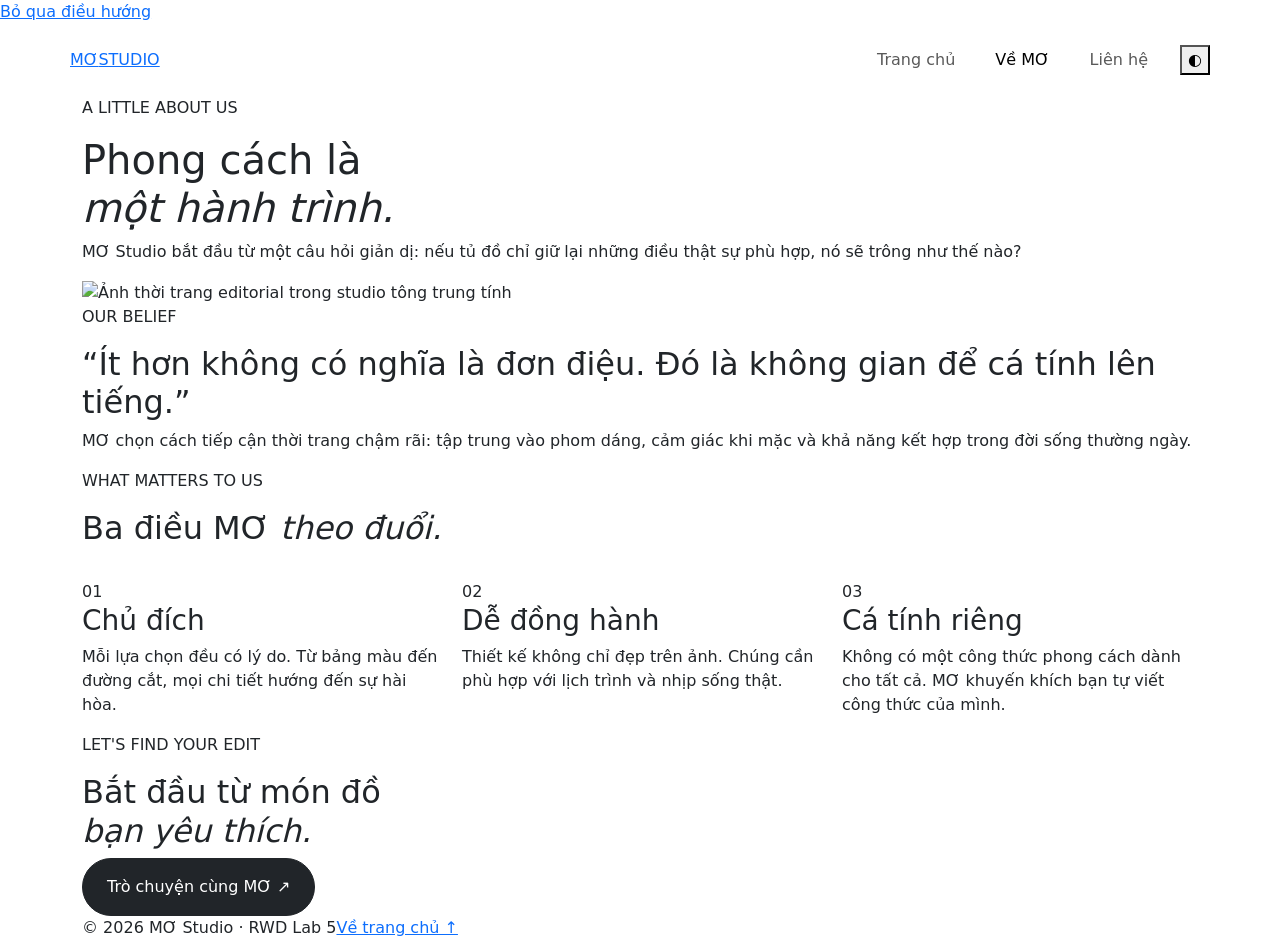
==== pages/about.html @ b8ac33e0 "Add pages/about.html" ====
<!doctype html>
<html lang="vi"><head><meta charset="utf-8"><meta name="viewport" content="width=device-width,initial-scale=1"><meta name="description" content="Tìm hiểu câu chuyện và triết lý thiết kế của MƠ Studio."><title>Về MƠ | MƠ Studio</title><link rel="icon" href="../assets/img/optimized/mo-mark.svg" type="image/svg+xml"><link rel="preconnect" href="https://images.pexels.com"><link href="https://fonts.googleapis.com/css2?family=DM+Sans:wght@400;500;600;700&family=Playfair+Display:wght@500;600;700&display=swap" rel="stylesheet"><link href="https://cdn.jsdelivr.net/npm/bootstrap@5.3.3/dist/css/bootstrap.min.css" rel="stylesheet"><link rel="stylesheet" href="../assets/css/styles.css"></head>
<body><a class="skip-link" href="#main">Bỏ qua điều hướng</a><header class="site-header"><nav class="navbar navbar-expand-lg container py-3"><a class="brand" href="../index.html"><span class="brand-mark">MƠ</span><span class="brand-sub">STUDIO</span></a><button class="navbar-toggler" data-bs-toggle="collapse" data-bs-target="#mainNav" aria-label="Mở menu"><span class="navbar-toggler-icon"></span></button><div class="collapse navbar-collapse" id="mainNav"><ul class="navbar-nav ms-auto gap-lg-4"><li><a class="nav-link" href="../index.html">Trang chủ</a></li><li><a class="nav-link active" href="about.html">Về MƠ</a></li><li><a class="nav-link" href="contact.html">Liên hệ</a></li></ul><button class="icon-button ms-lg-4 mt-3 mt-lg-0" id="themeToggle" aria-label="Đổi giao diện">◐</button></div></nav></header>
<main id="main"><section class="page-hero container"><p class="eyebrow">A LITTLE ABOUT US</p><h1>Phong cách là<br><em>một hành trình.</em></h1><p class="page-lead">MƠ Studio bắt đầu từ một câu hỏi giản dị: nếu tủ đồ chỉ giữ lại những điều thật sự phù hợp, nó sẽ trông như thế nào?</p></section>
<section class="about-visual container"><img src="https://images.pexels.com/photos/9142805/pexels-photo-9142805.jpeg?auto=compress&cs=tinysrgb&w=1200" alt="Ảnh thời trang editorial trong studio tông trung tính" loading="lazy"><div class="about-quote"><p class="eyebrow">OUR BELIEF</p><h2>“Ít hơn không có nghĩa là đơn điệu. Đó là không gian để cá tính lên tiếng.”</h2><p>MƠ chọn cách tiếp cận thời trang chậm rãi: tập trung vào phom dáng, cảm giác khi mặc và khả năng kết hợp trong đời sống thường ngày.</p></div></section>
<section class="values-section"><div class="container"><p class="eyebrow">WHAT MATTERS TO US</p><h2>Ba điều MƠ <em>theo đuổi.</em></h2><div class="row g-4 mt-2"><article class="col-md-4"><div class="value-card"><span>01</span><h3>Chủ đích</h3><p>Mỗi lựa chọn đều có lý do. Từ bảng màu đến đường cắt, mọi chi tiết hướng đến sự hài hòa.</p></div></article><article class="col-md-4"><div class="value-card"><span>02</span><h3>Dễ đồng hành</h3><p>Thiết kế không chỉ đẹp trên ảnh. Chúng cần phù hợp với lịch trình và nhịp sống thật.</p></div></article><article class="col-md-4"><div class="value-card"><span>03</span><h3>Cá tính riêng</h3><p>Không có một công thức phong cách dành cho tất cả. MƠ khuyến khích bạn tự viết công thức của mình.</p></div></article></div></div></section>
<section class="about-cta container"><div><p class="eyebrow">LET'S FIND YOUR EDIT</p><h2>Bắt đầu từ món đồ<br><em>bạn yêu thích.</em></h2></div><a class="btn btn-dark rounded-pill px-4 py-3" href="contact.html">Trò chuyện cùng MƠ ↗</a></section></main>
<footer class="site-footer"><div class="container footer-bottom"><span>© 2026 MƠ Studio · RWD Lab 5</span><a href="../index.html">Về trang chủ ↑</a></div></footer><script src="https://cdn.jsdelivr.net/npm/bootstrap@5.3.3/dist/js/bootstrap.bundle.min.js" defer></script><script src="../assets/js/app.js" defer></script></body></html>
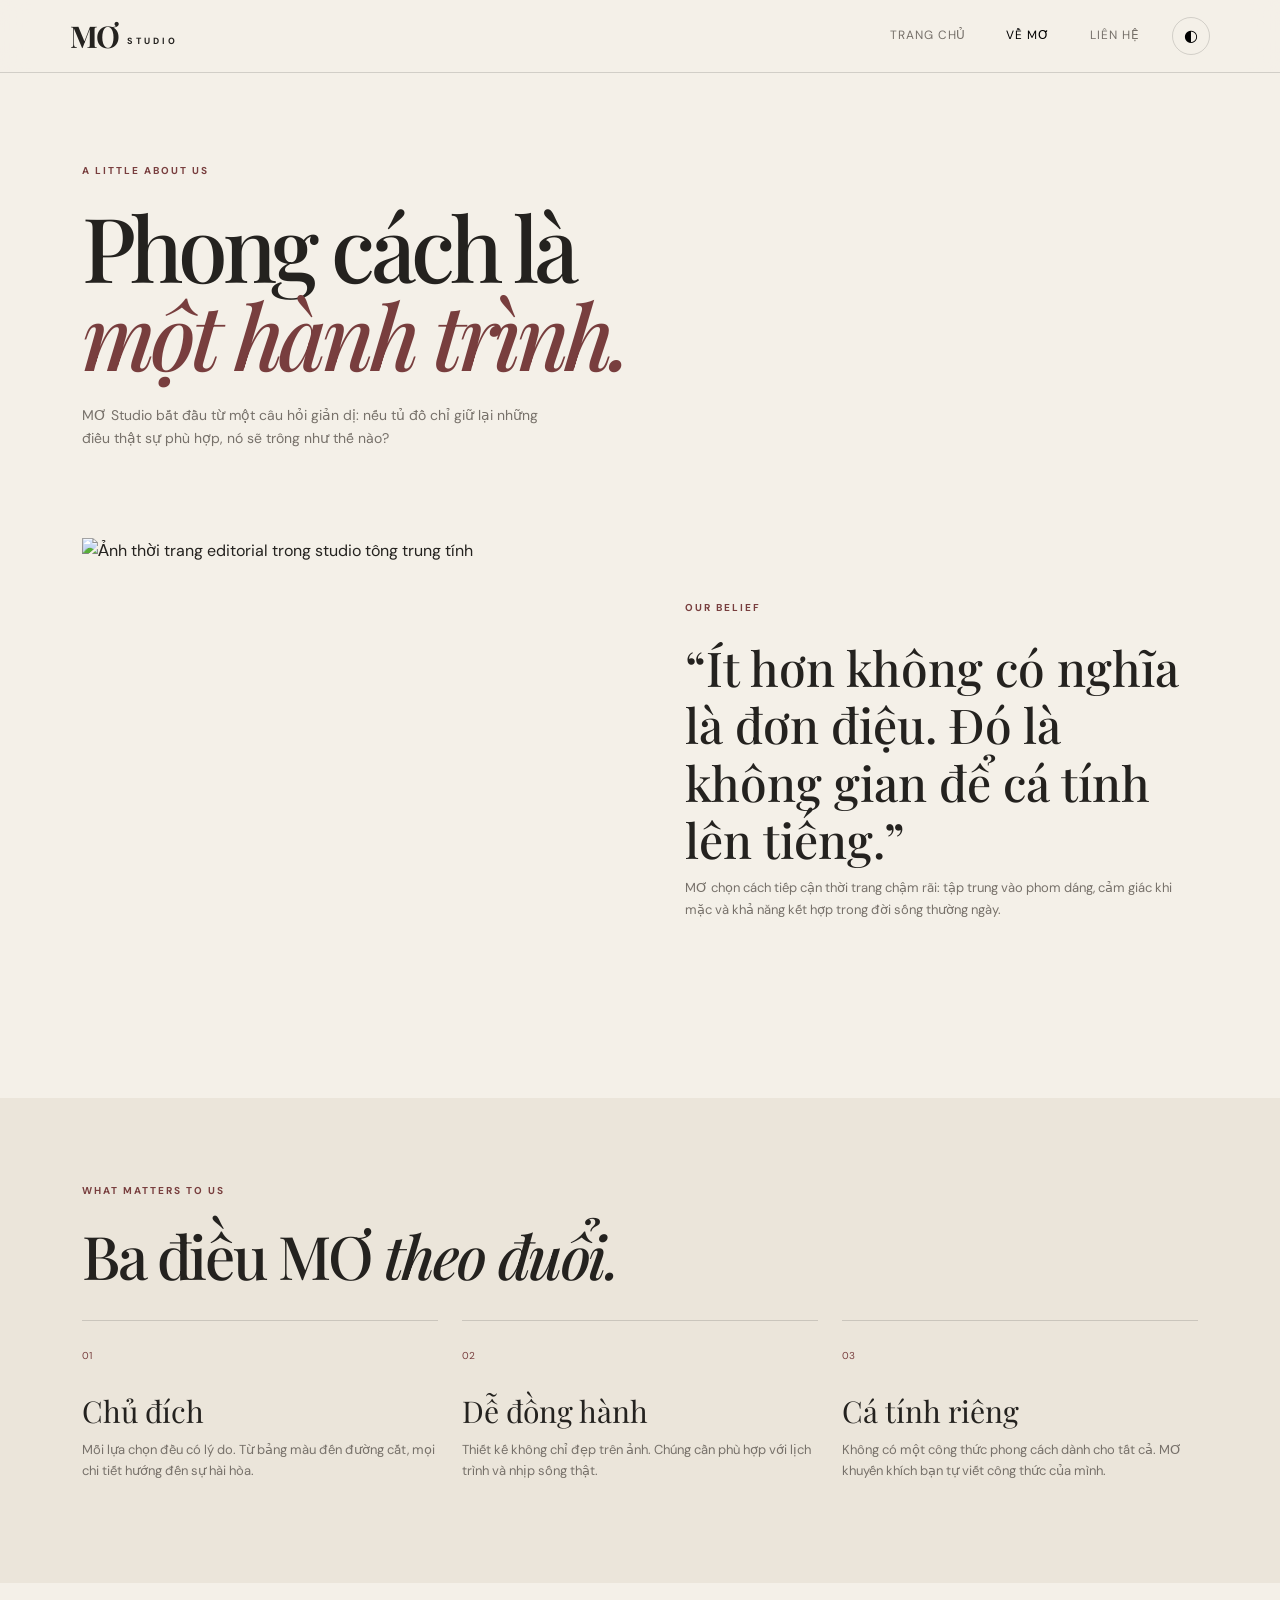
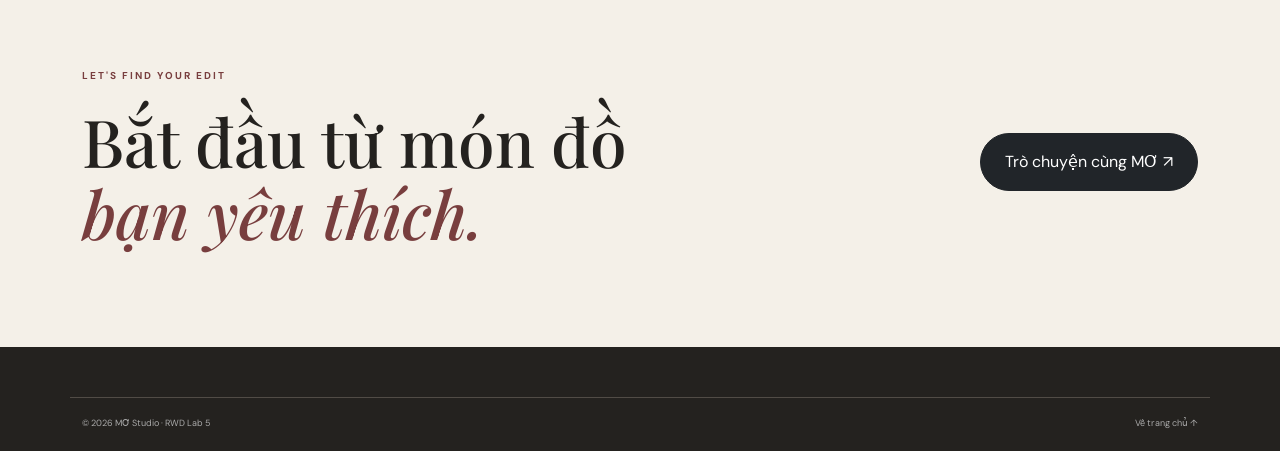
==== commit 99059cec: "Use local optimized JPG editorial photo" ====
--- a/pages/about.html
+++ b/pages/about.html
@@ -2,7 +2,7 @@
 <html lang="vi"><head><meta charset="utf-8"><meta name="viewport" content="width=device-width,initial-scale=1"><meta name="description" content="Tìm hiểu câu chuyện và triết lý thiết kế của MƠ Studio."><title>Về MƠ | MƠ Studio</title><link rel="icon" href="../assets/img/optimized/mo-mark.svg" type="image/svg+xml"><link rel="preconnect" href="https://images.pexels.com"><link href="https://fonts.googleapis.com/css2?family=DM+Sans:wght@400;500;600;700&family=Playfair+Display:wght@500;600;700&display=swap" rel="stylesheet"><link href="https://cdn.jsdelivr.net/npm/bootstrap@5.3.3/dist/css/bootstrap.min.css" rel="stylesheet"><link rel="stylesheet" href="../assets/css/styles.css"></head>
 <body><a class="skip-link" href="#main">Bỏ qua điều hướng</a><header class="site-header"><nav class="navbar navbar-expand-lg container py-3"><a class="brand" href="../index.html"><span class="brand-mark">MƠ</span><span class="brand-sub">STUDIO</span></a><button class="navbar-toggler" data-bs-toggle="collapse" data-bs-target="#mainNav" aria-label="Mở menu"><span class="navbar-toggler-icon"></span></button><div class="collapse navbar-collapse" id="mainNav"><ul class="navbar-nav ms-auto gap-lg-4"><li><a class="nav-link" href="../index.html">Trang chủ</a></li><li><a class="nav-link active" href="about.html">Về MƠ</a></li><li><a class="nav-link" href="contact.html">Liên hệ</a></li></ul><button class="icon-button ms-lg-4 mt-3 mt-lg-0" id="themeToggle" aria-label="Đổi giao diện">◐</button></div></nav></header>
 <main id="main"><section class="page-hero container"><p class="eyebrow">A LITTLE ABOUT US</p><h1>Phong cách là<br><em>một hành trình.</em></h1><p class="page-lead">MƠ Studio bắt đầu từ một câu hỏi giản dị: nếu tủ đồ chỉ giữ lại những điều thật sự phù hợp, nó sẽ trông như thế nào?</p></section>
-<section class="about-visual container"><img src="https://images.pexels.com/photos/9142805/pexels-photo-9142805.jpeg?auto=compress&cs=tinysrgb&w=1200" alt="Ảnh thời trang editorial trong studio tông trung tính" loading="lazy"><div class="about-quote"><p class="eyebrow">OUR BELIEF</p><h2>“Ít hơn không có nghĩa là đơn điệu. Đó là không gian để cá tính lên tiếng.”</h2><p>MƠ chọn cách tiếp cận thời trang chậm rãi: tập trung vào phom dáng, cảm giác khi mặc và khả năng kết hợp trong đời sống thường ngày.</p></div></section>
+<section class="about-visual container"><img src="../assets/img/optimized/about-editorial.jpg" alt="Ảnh thời trang editorial trong studio tông trung tính" loading="lazy"><div class="about-quote"><p class="eyebrow">OUR BELIEF</p><h2>“Ít hơn không có nghĩa là đơn điệu. Đó là không gian để cá tính lên tiếng.”</h2><p>MƠ chọn cách tiếp cận thời trang chậm rãi: tập trung vào phom dáng, cảm giác khi mặc và khả năng kết hợp trong đời sống thường ngày.</p></div></section>
 <section class="values-section"><div class="container"><p class="eyebrow">WHAT MATTERS TO US</p><h2>Ba điều MƠ <em>theo đuổi.</em></h2><div class="row g-4 mt-2"><article class="col-md-4"><div class="value-card"><span>01</span><h3>Chủ đích</h3><p>Mỗi lựa chọn đều có lý do. Từ bảng màu đến đường cắt, mọi chi tiết hướng đến sự hài hòa.</p></div></article><article class="col-md-4"><div class="value-card"><span>02</span><h3>Dễ đồng hành</h3><p>Thiết kế không chỉ đẹp trên ảnh. Chúng cần phù hợp với lịch trình và nhịp sống thật.</p></div></article><article class="col-md-4"><div class="value-card"><span>03</span><h3>Cá tính riêng</h3><p>Không có một công thức phong cách dành cho tất cả. MƠ khuyến khích bạn tự viết công thức của mình.</p></div></article></div></div></section>
 <section class="about-cta container"><div><p class="eyebrow">LET'S FIND YOUR EDIT</p><h2>Bắt đầu từ món đồ<br><em>bạn yêu thích.</em></h2></div><a class="btn btn-dark rounded-pill px-4 py-3" href="contact.html">Trò chuyện cùng MƠ ↗</a></section></main>
 <footer class="site-footer"><div class="container footer-bottom"><span>© 2026 MƠ Studio · RWD Lab 5</span><a href="../index.html">Về trang chủ ↑</a></div></footer><script src="https://cdn.jsdelivr.net/npm/bootstrap@5.3.3/dist/js/bootstrap.bundle.min.js" defer></script><script src="../assets/js/app.js" defer></script></body></html>
--- a/assets/css/styles.css
+++ b/assets/css/styles.css
@@ -0,0 +1 @@
+:root{--paper:#f4f0e8;--paper2:#ebe5da;--ink:#24221f;--muted:#77716a;--accent:#783e3e;--line:rgba(36,34,31,.16);--white:#fffdf8;--serif:"Playfair Display",Georgia,serif;--sans:"DM Sans",Arial,sans-serif;--shadow:0 24px 60px rgba(36,34,31,.12)}*{box-sizing:border-box}html{scroll-behavior:smooth}body{margin:0;background:var(--paper);color:var(--ink);font-family:var(--sans);line-height:1.65}.site-header{position:sticky;top:0;z-index:10;background:rgba(244,240,232,.94);backdrop-filter:blur(14px);border-bottom:1px solid var(--line)}a{color:inherit;text-decoration:none}.brand{display:inline-flex;align-items:center;gap:9px;line-height:1}.brand-mark{font:700 30px var(--serif);letter-spacing:-2px}.brand-sub{font-size:9px;letter-spacing:3px;font-weight:700;margin-top:10px}.nav-link{font-size:12px;letter-spacing:.08em;text-transform:uppercase;color:var(--muted)}.nav-link.active,.nav-link:hover{color:var(--ink)}.icon-button{width:38px;height:38px;border:1px solid var(--line);border-radius:50%;background:transparent}.skip-link{position:absolute;left:-9999px}.skip-link:focus{left:10px;top:10px;z-index:30;background:#222;color:white;padding:10px}.eyebrow{font-size:10px;letter-spacing:.2em;font-weight:700;color:var(--accent);margin-bottom:22px}.hero{min-height:620px;display:grid;grid-template-columns:1fr 1fr;align-items:center;gap:7%;padding-top:65px;padding-bottom:75px}.hero h1,.page-hero h1{font:500 clamp(58px,7vw,100px)/.99 var(--serif);letter-spacing:-.055em;margin:0 0 25px}.hero h1 em,.page-hero h1 em,.section-heading h2 em,.manifesto h2 em,.about-cta h2 em{color:var(--accent)}.hero-description,.page-lead{max-width:470px;color:var(--muted);font-size:14px;margin-bottom:28px}.hero-note{font-size:10px;letter-spacing:.12em;color:var(--muted);margin-top:42px}.hero-art{height:480px;position:relative}.hero-art img{width:100%;height:100%;object-fit:cover;object-position:center 35%}.image-label{position:absolute;bottom:20px;left:20px;color:white;font-size:9px;letter-spacing:.2em}.floating-stamp{position:absolute;top:28px;left:-35px;width:95px;height:95px;border-radius:50%;background:var(--accent);color:white;display:grid;place-content:center;text-align:center;font-size:10px;letter-spacing:.14em;line-height:1.15;transform:rotate(-10deg)}.floating-stamp b{font:italic 20px var(--serif)}.ticker{background:var(--accent);color:#f7eee4;padding:13px;text-align:center;letter-spacing:.2em;font-size:10px}.section-pad{padding-top:100px;padding-bottom:110px}.section-heading{display:flex;justify-content:space-between;align-items:end;gap:25px;margin-bottom:35px}.section-heading h2,.values-section h2{font:500 clamp(38px,5vw,60px)/1.1 var(--serif);letter-spacing:-.04em;margin:0}.section-intro{max-width:340px;color:var(--muted);font-size:13px}.collection-tools{display:flex;justify-content:space-between;gap:20px;margin-bottom:25px}.filter-group{display:flex;gap:8px;flex-wrap:wrap}.filter-chip{border:1px solid var(--line);border-radius:30px;background:transparent;padding:8px 17px;font-size:11px;color:var(--muted)}.filter-chip.active,.filter-chip:hover{background:var(--ink);color:white}.search-box{border-bottom:1px solid var(--line);width:220px;color:var(--muted)}.search-box input{border:0;outline:0;background:transparent;width:85%;font-size:12px}.product-card{height:100%}.product-visual{aspect-ratio:4/5;position:relative;overflow:hidden;background:var(--paper2)}.product-visual img{width:100%;height:100%;object-fit:cover;transition:transform .5s}.product-card:hover img{transform:scale(1.04)}.product-badge{position:absolute;top:12px;right:12px;background:var(--white);padding:5px 10px;border-radius:30px;font-size:9px}.product-code{position:absolute;bottom:12px;left:14px;color:white;font-size:9px;letter-spacing:.15em;text-shadow:0 1px 4px #333}.product-info{display:flex;justify-content:space-between;gap:8px;padding:13px 2px}.product-info h3{font-size:13px;font-weight:600;margin:0 0 3px}.product-info p,.product-meta{font-size:10px;color:var(--muted);margin:0}.product-price{font-size:12px;font-weight:700;white-space:nowrap}.empty-state{text-align:center;padding:30px;color:var(--muted)}.collection-bottom{display:flex;justify-content:space-between;border-top:1px solid var(--line);padding-top:18px;margin-top:25px;font-size:11px;color:var(--muted)}.text-link{font-size:12px;font-weight:700;border-bottom:1px solid var(--accent);padding-bottom:5px}.manifesto{background:#292622;color:#f5eee4}.manifesto-inner{padding-top:95px;padding-bottom:95px}.manifesto .eyebrow{color:#c69a8e}.manifesto h2{font:500 clamp(48px,7vw,86px)/1.04 var(--serif);margin-bottom:22px}.manifesto h2 em{color:#c69a8e}.manifesto p:not(.eyebrow){max-width:440px;color:#c6bdb2;font-size:13px;margin-bottom:28px}.journal-card{min-height:300px;padding:25px;display:flex;flex-direction:column;justify-content:space-between;color:white;background-size:cover;background-position:center}.journal-card span{font-size:9px;letter-spacing:.2em}.journal-card h3{font:30px var(--serif);max-width:320px}.journal-one{background-image:linear-gradient(90deg,#29221cbf,#29221c20),url("https://images.pexels.com/photos/33482420/pexels-photo-33482420/free-photo-of-stylish-flat-lay-of-fashion-and-accessories.jpeg?auto=compress&cs=tinysrgb&w=1100")}.journal-two{background-image:linear-gradient(90deg,#29221cbf,#29221c20),url("https://images.pexels.com/photos/20167616/pexels-photo-20167616/free-photo-of-woman-in-beige-blouse-skirt-and-sunglasses-holds-handbag.jpeg?auto=compress&cs=tinysrgb&w=1100")}.site-footer{background:#24221f;color:#f4f0e8;padding:50px 0 20px}.brand-light{color:#f4f0e8}.footer-main{display:grid;grid-template-columns:1fr 1fr 1.2fr;gap:25px;padding-bottom:45px}.footer-main>div:first-child p{color:#aaa;font:italic 14px var(--serif)}.footer-links{display:flex;flex-direction:column;gap:10px;font-size:12px;color:#c5beb4}.footer-news label{font-size:12px}.newsletter-form{display:flex;border-bottom:1px solid #716b63}.newsletter-form input{background:transparent;border:0;color:white;padding:9px;flex:1;min-width:0}.newsletter-form button{background:none;border:0;color:white}.footer-news small{display:block;min-height:16px;color:#c6a99b}.footer-bottom{border-top:1px solid #514c46;padding-top:18px;display:flex;justify-content:space-between;color:#aaa;font-size:9px}.toast-message{position:fixed;bottom:20px;left:50%;transform:translate(-50%,20px);opacity:0;background:#24221f;color:white;padding:12px 20px;border-radius:30px;z-index:20;transition:.2s}.toast-message.show{opacity:1;transform:translate(-50%,0)}.page-hero{padding-top:90px;padding-bottom:60px}.about-visual{display:grid;grid-template-columns:1fr 1fr;gap:8%;align-items:center;padding-bottom:100px}.about-visual img{width:100%;height:460px;object-fit:cover}.about-quote h2,.contact-aside h2{font:500 clamp(30px,4vw,48px)/1.2 var(--serif)}.about-quote p:last-child{font-size:13px;color:var(--muted)}.values-section{background:var(--paper2);padding:85px 0}.value-card{border-top:1px solid var(--line);padding-top:20px}.value-card span{font-size:10px;color:var(--accent)}.value-card h3{font:30px var(--serif);margin-top:24px}.value-card p{font-size:13px;color:var(--muted)}.about-cta{padding-top:85px;padding-bottom:90px;display:flex;justify-content:space-between;align-items:center;gap:20px}.about-cta h2{font:500 clamp(40px,6vw,66px)/1.08 var(--serif)}.contact-layout{display:grid;grid-template-columns:.8fr 1.2fr;gap:8%;padding-bottom:100px}.contact-detail{border-top:1px solid var(--line);padding:14px 0}.contact-detail span{display:block;font-size:9px;letter-spacing:.16em;color:var(--accent)}.contact-detail a,.contact-detail p{font-size:12px;margin:0}.contact-disclaimer{font-size:10px;color:var(--muted)}.contact-form-wrap{background:var(--white);padding:35px;box-shadow:var(--shadow)}.form-heading{border-bottom:1px solid var(--line);padding-bottom:18px;margin-bottom:22px}.form-heading span{font-size:9px;letter-spacing:.18em;color:var(--accent)}.form-heading h2{font:36px var(--serif)}.form-label{font-size:11px;font-weight:600}.form-control,.form-select{border:0;border-bottom:1px solid var(--line);border-radius:0;background:transparent;font-size:12px}.form-control:focus,.form-select:focus{box-shadow:0 1px var(--accent);border-color:var(--accent)}.form-check-label{font-size:10px;color:var(--muted)}.form-success{color:#386b4a;font-size:12px;margin-top:18px}.dark-mode{--paper:#201f1d;--paper2:#2c2925;--ink:#f3eee7;--muted:#b4aca2;--line:rgba(243,238,231,.2);--white:#302d29;--accent:#d09b8e}.dark-mode .site-header{background:rgba(32,31,29,.95)}.dark-mode .contact-form-wrap{background:#302d29}.dark-mode .form-control,.dark-mode .form-select{color:var(--ink)}@media(max-width:991px){.hero{gap:4%}.hero-art{height:410px}.footer-main{grid-template-columns:1fr 1fr}.footer-news{grid-column:1/-1}}@media(max-width:767px){.hero{grid-template-columns:1fr;gap:35px;padding-top:45px}.hero-art{height:430px}.section-pad{padding:75px 0}.section-heading{align-items:start;flex-direction:column}.collection-tools{flex-direction:column}.about-visual,.contact-layout{grid-template-columns:1fr;gap:35px}.about-visual img{height:360px}.contact-layout{padding-bottom:70px}.about-cta{align-items:start;flex-direction:column}.footer-main{grid-template-columns:1fr}.footer-news{grid-column:auto}.footer-bottom{flex-direction:column}}@media(max-width:480px){.hero h1,.page-hero h1{font-size:58px}.hero-art{height:350px}.floating-stamp{left:-12px;width:80px;height:80px}.product-info{flex-direction:column}.contact-form-wrap{padding:22px 18px}}@media(prefers-reduced-motion:reduce){*,*::before,*::after{scroll-behavior:auto!important;transition-duration:.01ms!important;animation-duration:.01ms!important}}
